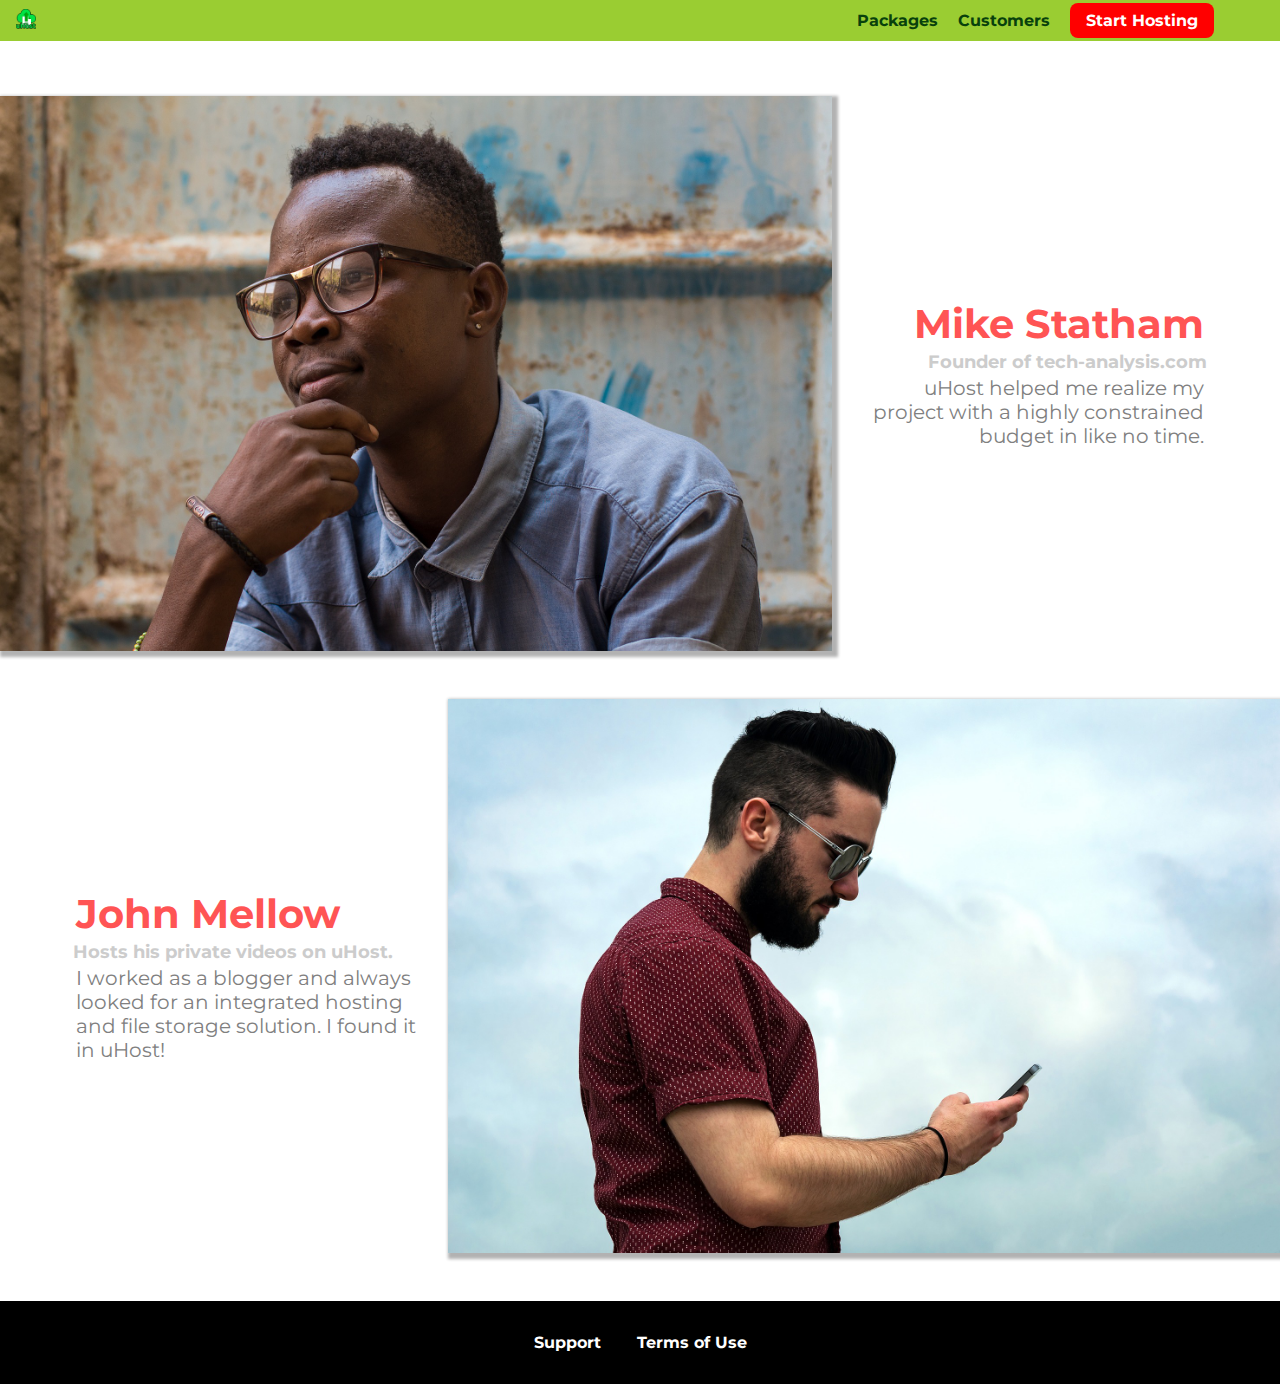
==== customers/index.html @ 19df8c3b "Initial Commit" ====
<!DOCTYPE html>
<html lang="en">

<head>
    <meta charset="UTF-8">
    <meta name="viewport" content="width=device-width, initial-scale=1.0">
    <meta http-equiv="X-UA-Compatible" content="ie=edge">
    <title>uHost Customers</title>
    <link rel="shortcut icon" href="../favicon.png">
    <link href="https://fonts.googleapis.com/css?family=Anton|Montserrat:400,700" rel="stylesheet">
    <link rel="stylesheet" href="../shared.css">
    <link rel="stylesheet" href="customers.css">
</head>

<body>
    <header class="main-header">
        <div>
            <a href="../index.html" class="main-header__brand">
                <img src="../images/uhost-icon.png" alt="uhost-logo">
            </a>
        </div>
        <nav class="main-nav">
            <ul class="main-nav__items">
                <li class="main-nav__item">
                    <a href="../packages/index.html">Packages</a>
                </li>
                <li class="main-nav__item">
                    <a href="../customers/index.html">Customers</a>
                </li>
                <li class="main-nav__item main-nav__item--cta">
                    <a href="">Start Hosting</a>
                </li>
            </ul>
        </nav>
    </header>
    <main>
        <div>
            <div class="testimonial" id="customer-1">
                <div class="testimonial__image-container">
                    <img src="../images/customer-1.jpg" alt="Mike Statham - Customer" class="testimonial__image">
                </div>
                <div class="testimonial__info">
                    <h1 class="testimonial__name">Mike Statham</h1>
                    <h2 class="testimonial__subtitle">Founder of
                        <a href="tech-analysis.com">tech-analysis.com</a>
                    </h2>
                    <p class="testimonial__text">uHost helped me realize my project with a highly constrained budget in like no time.</p>
                </div>
            </div>
            <div class="testimonial" id="customer-2">

                <div class="testimonial__info">
                    <h1 class="testimonial__name">John Mellow</h1>
                    <h2 class="testimonial__subtitle">Hosts his private videos on uHost.
                    </h2>
                    <p class="testimonial__text">I worked as a blogger and always looked for an integrated hosting and file storage solution. I found
                        it in uHost!
                    </p>
                </div>
                <div class="testimonial__image-container">
                    <img src="../images/customer-2.jpg" alt="John Mellow - Customer" class="testimonial__image">
                </div>
            </div>
        </div>
    </main>
    <footer class="main-footer">
        <nav>
            <ul class="main-footer__links">
                <li class="main-footer__link">
                    <a href="#">Support</a>
                </li>
                <li class="main-footer__link">
                    <a href="#">Terms of Use</a>
                </li>
            </ul>
        </nav>
    </footer>
</body>

</html>
---- shared.css ----
*{
    box-sizing: border-box;
}

body{
    font-family: 'Montserrat', sans-serif;
    margin: 0;
}


.section-title{
    color: #7fad23;
    font-family: inherit; 
    text-align: center;
    
}

.plan__list{
    width: 80%;
    margin: auto;
    text-align: center;
}

.plan{
    background: #c9efc9;
    text-align: center;
    padding: 16px;
    margin: 8px;
    display: inline-block;
    width: 25%;
    vertical-align: middle;
}

.plan__features{
    list-style: none;
    margin: 0;
    padding: 0; 
}

.plan__feature + .plan__feature{
    margin: 8px 0px;
}

.plan--highlighted{
    background: #01a401;
    color: white;
    box-shadow: 2px 2px 2px 2px rgba(0 , 0, 0, 0.5);
}
 
.plan__annotation{
    background-color: white;
    color: green;
    padding: 5px;
    box-shadow: 2px 2px 2px 2px rgba(0 , 0, 0, 0.5);
    border-radius: 5px;
}

.plan__title{
    color: #015a01;
}

.plan__price{
    color: gray;
}

.plan--highlighted .plan__title{
    color: white;
}

.plan--highlighted .plan__price{
    color: #015a01;
}

.button{
    background-color: #015a01;
    color: white;
    font: inherit;
    font-weight: bold;
    border: 3px solid #015a01;
    padding: 8px;
    border-radius: 8px;
    cursor: pointer;
}

.button:hover, .button:active{
    background-color: white;
    color: #015a01;
}

.button:focus{
    outline: none;
} 

#product-overview h1{
    color: white;
    font-family: 'Anton', sans-serif;
}

h1 ~ p{
    color: gray;
}

.main-header {
    width: 100%;
    position: fixed;
    top: 0;
    left: 0;
    background-color: yellowgreen;
    padding: 8px 16px;
    z-index: 11;
}

.main-nav__item{
    display: inline-block;
}

.main-nav__item + .main-nav__item{
    margin-left: 16px;
}

.main-nav__item a{
    color: rgb(8, 65, 12);
    text-decoration: none;
    font-weight:  bold;
    padding: 3px 0;
}

/* .main-nav__item a::after{
    content: " (Link)";
    color: red;
} */

.main-nav__item a:hover, 
.main-nav__item a:active{
    color: white;
    border-bottom: 5px solid white;
}

.main-nav__item--cta a{
    color: white;
    background-color: red;
    padding: 8px 16px;
    border-radius: 8px;
}

.main-nav__item--cta a:hover,
.main-nav__item--cta a:active{ 
    color: red;
    background: white;
    border: none;
}

.main-header > div{
    display: inline-block;
    vertical-align: middle;
}

.main-nav{
    display: inline-block;
    text-align: right;
    width: calc(100% - 74px);
    vertical-align: middle;
}

.main-nav__items{
    margin: 0px;
    padding: 0px;
}

.main-header__brand{
    color: rgb(8, 65, 12);
    text-decoration: none;
    font-weight: bold;
    font-size: 22px;
    width: 19.5px;
    height: 19.5px;
    display: inline-block;
}

.main-header__brand img{
    width: 100%;
    /* height: 100%; */
}

.main-footer{
    background-color: black;
    color: white;
    padding: 32px;
    margin-top: 48px;
}

.main-footer__links{
    list-style: none;
    margin: 0;
    padding: 0;
    text-align: center;
}

.main-footer__link{
    display: inline-block;
}

.main-footer__link a{
    font-weight: bold;
    color: inherit;
    margin: 0 16px;
    text-decoration: none;
}

.main-footer__link a:hover,
.main-footer__link a:active{
    color: #ccc;
}

/* p::first-letter{
    color: red;
    font-size: 20px;
} */

/* h1{
    font-family: sans-serif;
} */
---- customers/customers.css ----
.testimonial {
    font-size: 20px;
    margin: 48px 0;
  }
  
  .testimonial__list {
    width: 80%;
    margin: auto;
  }
  
  .testimonial:first-of-type {
    margin-top: 96px;
  }
  
  .testimonial__image-container{
    width: 65%;
    display: inline-block;
    vertical-align: middle;
    box-shadow: 3px 3px 3px 3px rgba( 0, 0, 0, 0.3);
  }

  .testimonial__image{
    width: 100%;
    vertical-align: top;
  }
  
  .testimonial__info {
    text-align: right;
    padding: 14px;
    display: inline-block;
    vertical-align: middle;
    width: 30%;
  }
  
  #customer-2.testimonial {
    text-align: right;
  }
  
  #customer-2 .testimonial__info {
    text-align: left;
  }
  
  .testimonial__name {
    margin: 3px;
    color: #ff5454;
  }
  
  .testimonial__subtitle {
    margin: 0;
    font-size: 18px;
    color: #ccc;
  }
  
  .testimonial__subtitle a {
    color: inherit;
    text-decoration: none;
  }
  
  .testimonial__subtitle a:hover,
  .testimonial__subtitle a:active {
    color: #7a7a7a;
  }
  
  .testimonial__text {
    margin: 3px;
  }
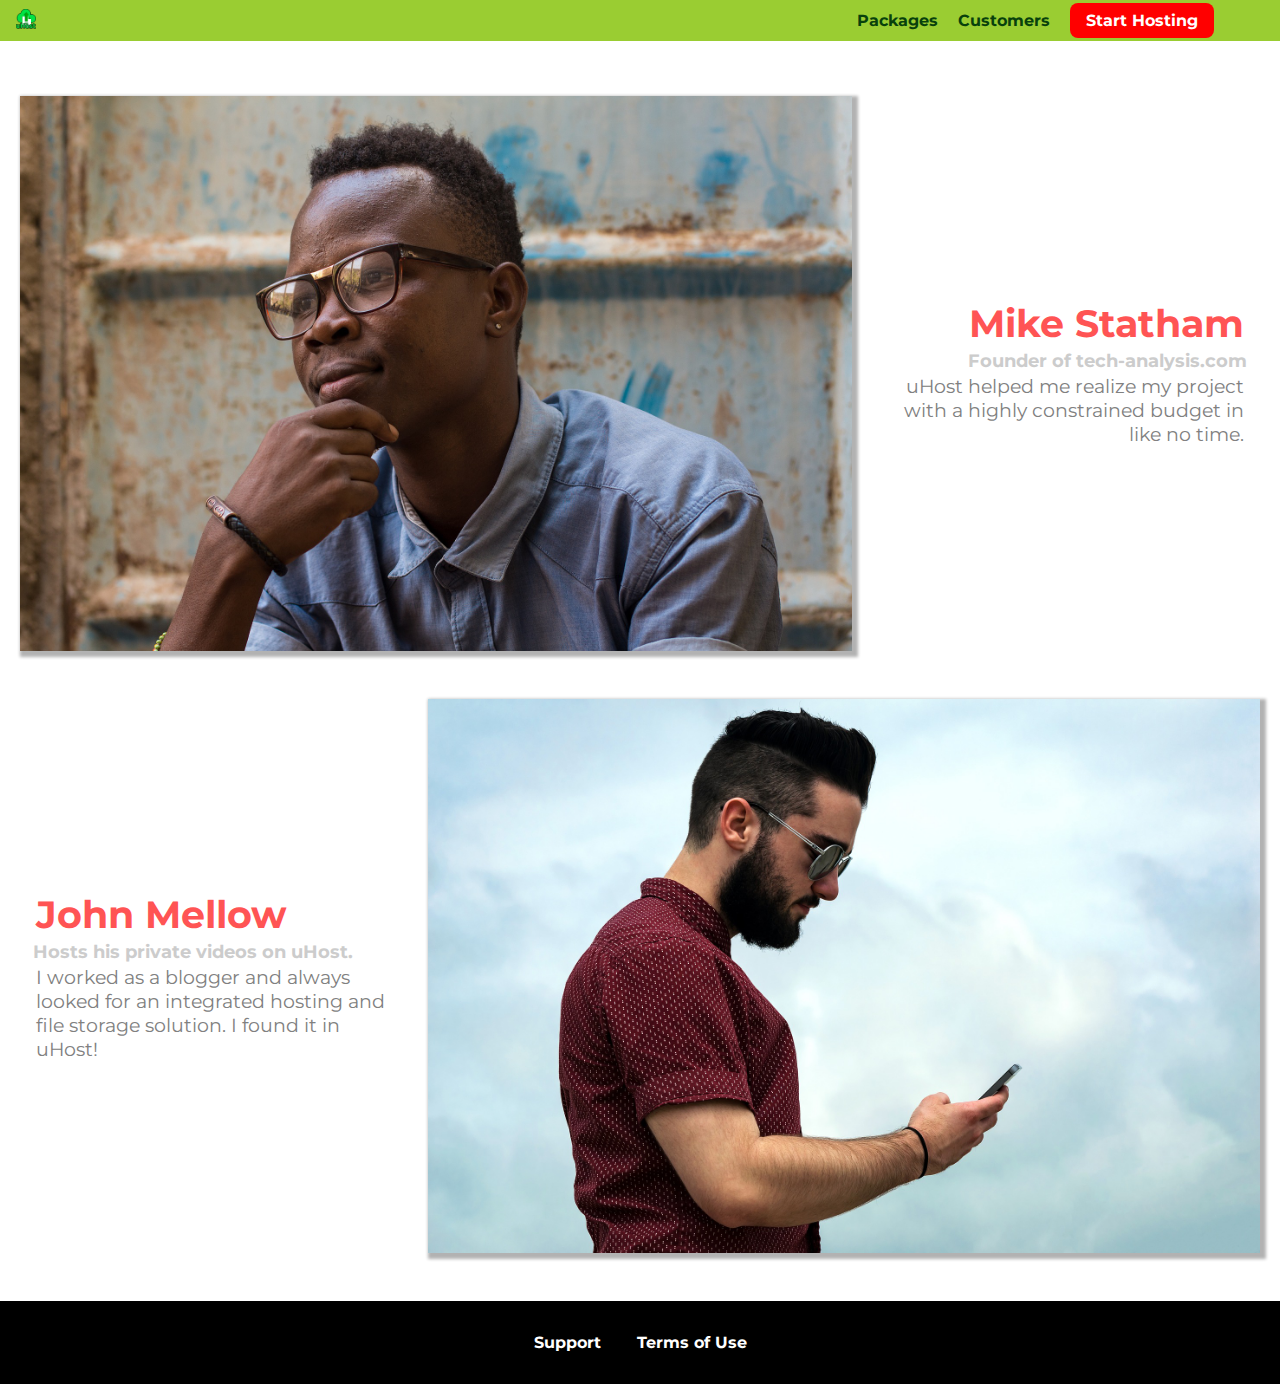
==== commit 5cc6f95b: "Improved responsiveness" ====
--- a/customers/index.html
+++ b/customers/index.html
@@ -13,6 +13,7 @@
 </head>
 
 <body>
+    <div class="backdrop"></div>
     <header class="main-header">
         <div>
             <a href="../index.html" class="main-header__brand">
--- a/shared.css
+++ b/shared.css
@@ -1,12 +1,29 @@
 *{
     box-sizing: border-box;
+}
+
+html{
+    height: 100%;
 }
 
 body{
     font-family: 'Montserrat', sans-serif;
     margin: 0;
-}
-
+    height: 100%;
+}
+
+.backdrop{
+
+    display: none;
+
+    position: fixed;
+    z-index: 100;
+    width: 100%;
+    height: 100%;
+    top: 5%;
+    left: 0;
+    background-color: rgba(0 , 0, 0, 0.5);
+}
 
 .section-title{
     color: #7fad23;
--- a/customers/customers.css
+++ b/customers/customers.css
@@ -1,5 +1,5 @@
 .testimonial {
-    font-size: 20px;
+    font-size: 1.2em;
     margin: 48px 0;
   }
   
@@ -14,6 +14,9 @@
   
   .testimonial__image-container{
     width: 65%;
+    max-width: 1000px;
+    min-width: 400px;
+    margin: 0 20px;
     display: inline-block;
     vertical-align: middle;
     box-shadow: 3px 3px 3px 3px rgba( 0, 0, 0, 0.3);
@@ -43,11 +46,12 @@
   .testimonial__name {
     margin: 3px;
     color: #ff5454;
+    font-size: 2em;
   }
   
   .testimonial__subtitle {
     margin: 0;
-    font-size: 18px;
+    font-size: 1.1rem;
     color: #ccc;
   }
   
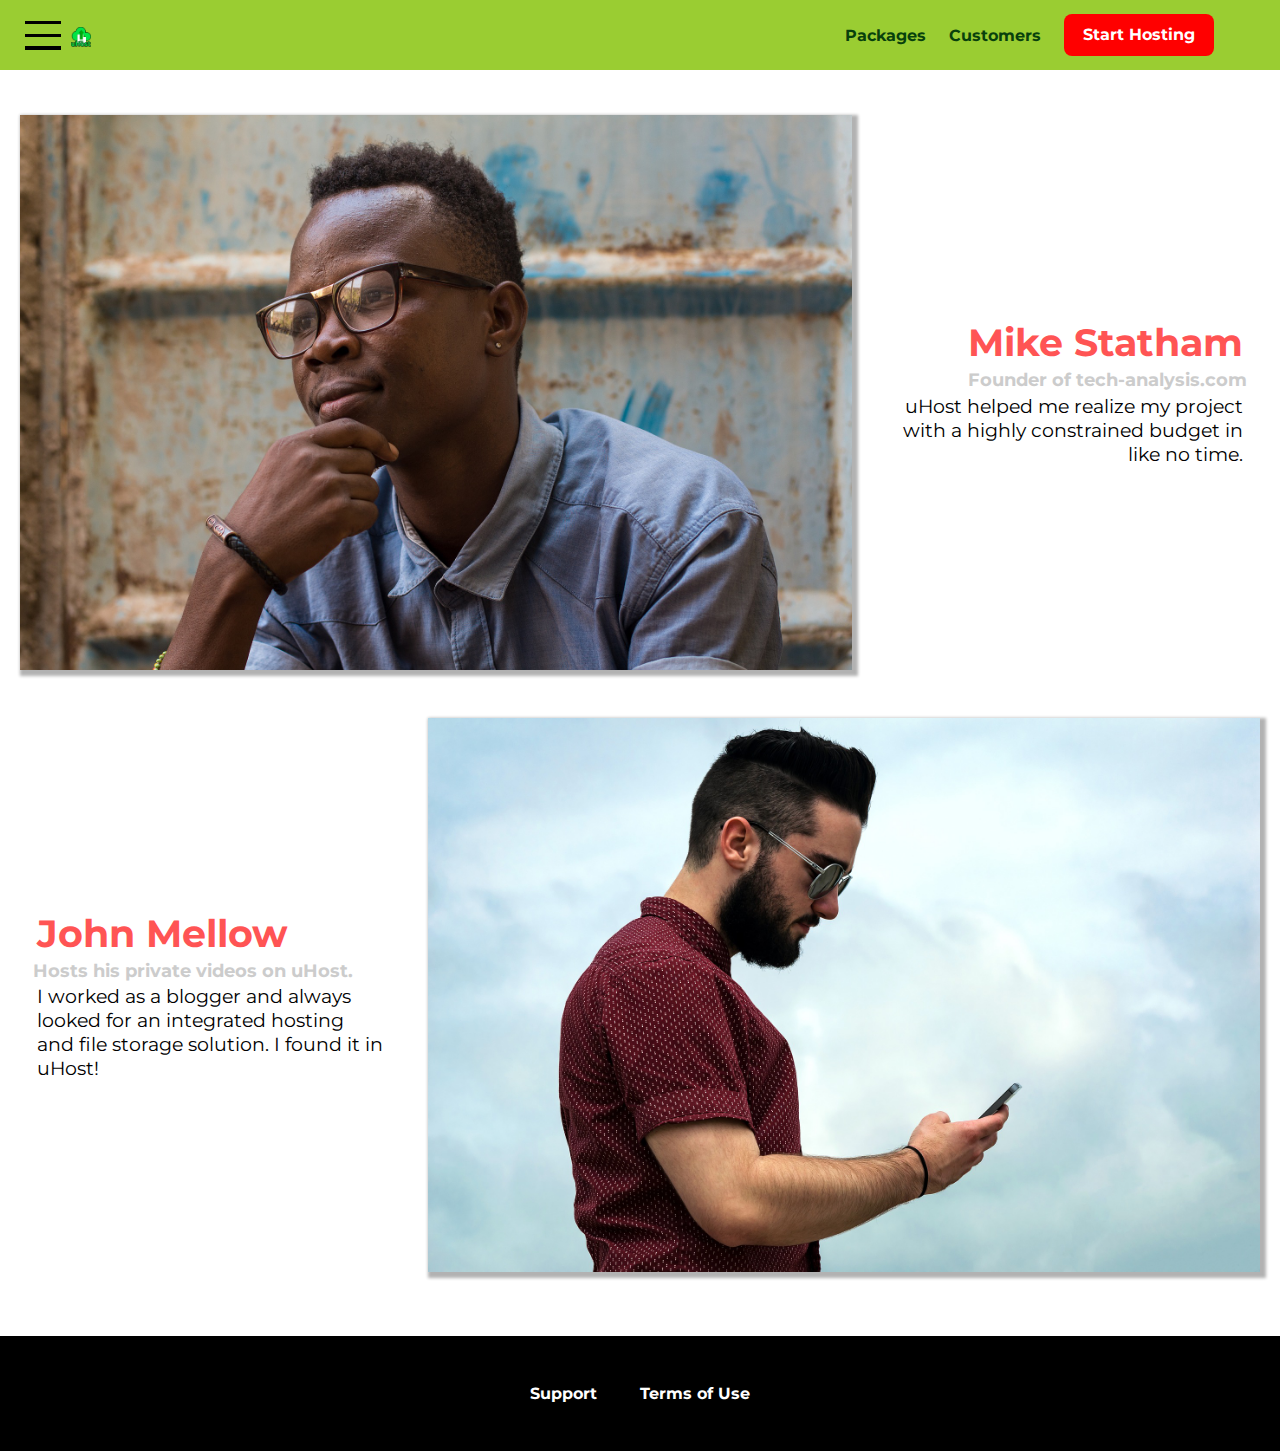
==== commit c7dea8f7: "JavaScript implementation" ====
--- a/customers/index.html
+++ b/customers/index.html
@@ -15,6 +15,11 @@
 <body>
     <div class="backdrop"></div>
     <header class="main-header">
+        <button class="toggle-button">
+            <span class="toggle-button__bar"></span>
+            <span class="toggle-button__bar"></span>
+            <span class="toggle-button__bar"></span>
+        </button>
         <div>
             <a href="../index.html" class="main-header__brand">
                 <img src="../images/uhost-icon.png" alt="uhost-logo">
@@ -34,6 +39,19 @@
             </ul>
         </nav>
     </header>
+    <nav class="mobile-nav">
+        <ul class="mobile-nav__items">
+            <li class="mobile-nav__item">
+                <a href="packages/index.html">Packages</a>
+            </li>
+            <li class="mobile-nav__item">
+                <a href="customers/index.html">Customers</a>
+            </li>
+            <li class="mobile-nav__item mobile-nav__item--cta">
+                <a href="start-hosting/index.html">Start Hosting</a>
+            </li>
+        </ul>
+    </nav>x
     <main>
         <div>
             <div class="testimonial" id="customer-1">
--- a/shared.css
+++ b/shared.css
@@ -18,112 +18,20 @@
 
     position: fixed;
     z-index: 100;
-    width: 100%;
-    height: 100%;
-    top: 5%;
+    width: 100vw;
+    height: 100vh;
+    top: 0;
     left: 0;
     background-color: rgba(0 , 0, 0, 0.5);
 }
 
-.section-title{
-    color: #7fad23;
-    font-family: inherit; 
-    text-align: center;
-    
-}
-
-.plan__list{
-    width: 80%;
-    margin: auto;
-    text-align: center;
-}
-
-.plan{
-    background: #c9efc9;
-    text-align: center;
-    padding: 16px;
-    margin: 8px;
-    display: inline-block;
-    width: 25%;
-    vertical-align: middle;
-}
-
-.plan__features{
-    list-style: none;
-    margin: 0;
-    padding: 0; 
-}
-
-.plan__feature + .plan__feature{
-    margin: 8px 0px;
-}
-
-.plan--highlighted{
-    background: #01a401;
-    color: white;
-    box-shadow: 2px 2px 2px 2px rgba(0 , 0, 0, 0.5);
-}
- 
-.plan__annotation{
-    background-color: white;
-    color: green;
-    padding: 5px;
-    box-shadow: 2px 2px 2px 2px rgba(0 , 0, 0, 0.5);
-    border-radius: 5px;
-}
-
-.plan__title{
-    color: #015a01;
-}
-
-.plan__price{
-    color: gray;
-}
-
-.plan--highlighted .plan__title{
-    color: white;
-}
-
-.plan--highlighted .plan__price{
-    color: #015a01;
-}
-
-.button{
-    background-color: #015a01;
-    color: white;
-    font: inherit;
-    font-weight: bold;
-    border: 3px solid #015a01;
-    padding: 8px;
-    border-radius: 8px;
-    cursor: pointer;
-}
-
-.button:hover, .button:active{
-    background-color: white;
-    color: #015a01;
-}
-
-.button:focus{
-    outline: none;
-} 
-
-#product-overview h1{
-    color: white;
-    font-family: 'Anton', sans-serif;
-}
-
-h1 ~ p{
-    color: gray;
-}
-
 .main-header {
-    width: 100%;
+    width: 100vw;
     position: fixed;
     top: 0;
     left: 0;
     background-color: yellowgreen;
-    padding: 8px 16px;
+    padding: 0.7rem 1.2rem;
     z-index: 11;
 }
 
@@ -132,14 +40,15 @@
 }
 
 .main-nav__item + .main-nav__item{
-    margin-left: 16px;
-}
-
-.main-nav__item a{
+    margin-left: 1.2rem;
+}
+
+.main-nav__item a,
+.mobile-nav__item a{
     color: rgb(8, 65, 12);
     text-decoration: none;
     font-weight:  bold;
-    padding: 3px 0;
+    padding: 0.3rem 0;
 }
 
 /* .main-nav__item a::after{
@@ -153,18 +62,21 @@
     border-bottom: 5px solid white;
 }
 
-.main-nav__item--cta a{
+.main-nav__item--cta a,
+.mobile-nav__item--cta a{
     color: white;
     background-color: red;
-    padding: 8px 16px;
+    padding: 0.7rem 1.2rem;
     border-radius: 8px;
 }
 
 .main-nav__item--cta a:hover,
-.main-nav__item--cta a:active{ 
+.main-nav__item--cta a:active,
+.mobile-nav__item--cta a:hover,
+.mobile-nav__item--cta a:active{ 
     color: red;
     background: white;
-    border: none;
+    border: 1px solid red;
 }
 
 .main-header > div{
@@ -175,7 +87,7 @@
 .main-nav{
     display: inline-block;
     text-align: right;
-    width: calc(100% - 74px);
+    width: calc(100% - 122px);
     vertical-align: middle;
 }
 
@@ -192,6 +104,7 @@
     width: 19.5px;
     height: 19.5px;
     display: inline-block;
+    vertical-align: middle;
 }
 
 .main-header__brand img{
@@ -199,11 +112,62 @@
     /* height: 100%; */
 }
 
+.mobile-nav {
+    display: none;
+    position: fixed;
+    z-index: 101;
+    top: 0;
+    left: 0;
+    background: white;
+    width: 30%;
+    height: 100vh;
+  }
+  
+  .mobile-nav__items {
+    width: 90%;
+    height: 100%;
+    list-style: none;
+    margin: 10% auto;
+    padding: 0;
+    text-align: center;
+  }
+  
+  .mobile-nav__item {
+    margin: 1rem 0;
+  }
+  
+  .mobile-nav__item a {
+    font-size: 1.5rem;
+  }
+
+.toggle-button {
+    width: 3rem;
+    background: transparent;
+    border: none;
+    cursor: pointer;
+    padding-top: 0;
+    padding-bottom: 0;
+    vertical-align: middle;
+  }
+  
+  .toggle-button:focus {
+    outline: none;
+  }
+  
+  .toggle-button__bar {
+    width: 100%;
+    height: 0.2rem;
+    background: black;
+    display: block;
+    margin: 0.6rem 0;
+  }
+  
+
 .main-footer{
     background-color: black;
     color: white;
-    padding: 32px;
-    margin-top: 48px;
+    padding: 3rem;
+    margin-top: 4rem;
 }
 
 .main-footer__links{
@@ -220,7 +184,7 @@
 .main-footer__link a{
     font-weight: bold;
     color: inherit;
-    margin: 0 16px;
+    margin: 0 1.2rem;
     text-decoration: none;
 }
 
--- a/customers/customers.css
+++ b/customers/customers.css
@@ -1,6 +1,6 @@
 .testimonial {
     font-size: 1.2em;
-    margin: 48px 0;
+    margin: 3rem 0;
   }
   
   .testimonial__list {
@@ -29,7 +29,7 @@
   
   .testimonial__info {
     text-align: right;
-    padding: 14px;
+    padding: 0.9rem;
     display: inline-block;
     vertical-align: middle;
     width: 30%;
@@ -44,7 +44,7 @@
   }
   
   .testimonial__name {
-    margin: 3px;
+    margin: 0.2rem;
     color: #ff5454;
     font-size: 2em;
   }
@@ -66,7 +66,7 @@
   }
   
   .testimonial__text {
-    margin: 3px;
+    margin: 0.2rem;
   }
   
   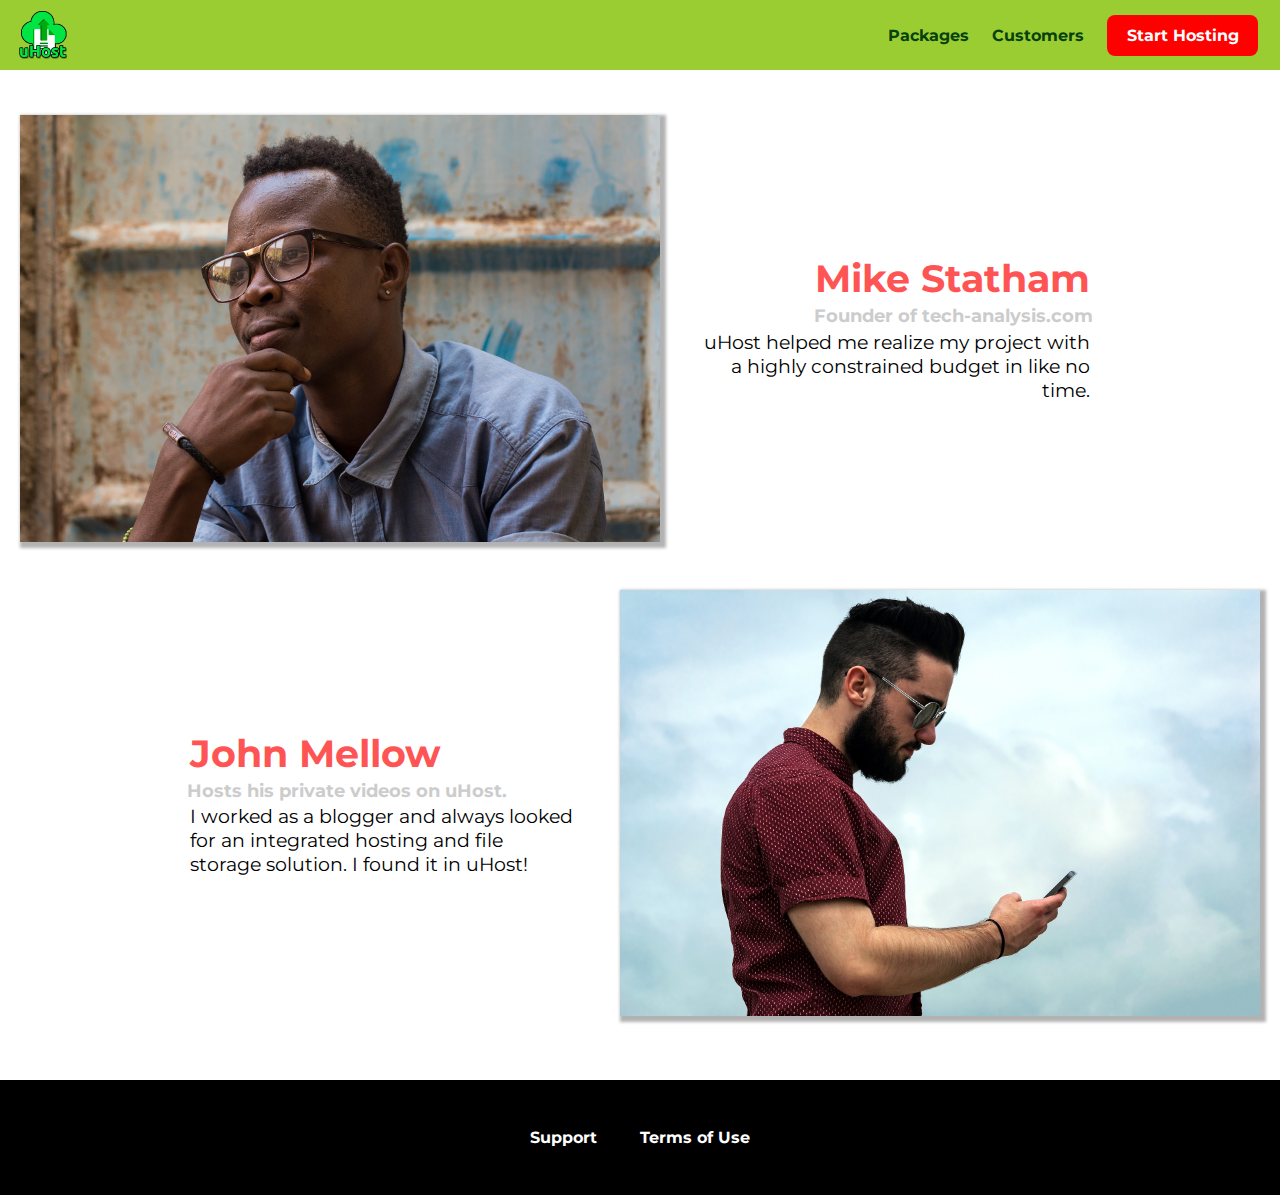
==== commit 8928f9e0: "Improved responsiveness" ====
--- a/customers/index.html
+++ b/customers/index.html
@@ -6,7 +6,7 @@
     <meta name="viewport" content="width=device-width, initial-scale=1.0">
     <meta http-equiv="X-UA-Compatible" content="ie=edge">
     <title>uHost Customers</title>
-    <link rel="shortcut icon" href="../favicon.png">
+    <!-- <link rel="shortcut icon" href="../favicon.png"> -->
     <link href="https://fonts.googleapis.com/css?family=Anton|Montserrat:400,700" rel="stylesheet">
     <link rel="stylesheet" href="../shared.css">
     <link rel="stylesheet" href="customers.css">
@@ -94,6 +94,7 @@
             </ul>
         </nav>
     </footer>
+    <script src="../shared.js"></script>
 </body>
 
 </html>--- a/shared.css
+++ b/shared.css
@@ -3,13 +3,13 @@
 }
 
 html{
-    height: 100%;
+    height: 100vh;
 }
 
 body{
     font-family: 'Montserrat', sans-serif;
     margin: 0;
-    height: 100%;
+    height: 100vh;
 }
 
 .backdrop{
@@ -20,8 +20,8 @@
     z-index: 100;
     width: 100vw;
     height: 100vh;
-    top: 0;
-    left: 0;
+    top: 0%;
+    left: 0%;
     background-color: rgba(0 , 0, 0, 0.5);
 }
 
@@ -85,9 +85,9 @@
 }
 
 .main-nav{
-    display: inline-block;
+    display: none;
     text-align: right;
-    width: calc(100% - 122px);
+    width: calc(100% - 55px);
     vertical-align: middle;
 }
 
@@ -101,15 +101,17 @@
     text-decoration: none;
     font-weight: bold;
     font-size: 22px;
-    width: 19.5px;
-    height: 19.5px;
+    width: 48px;
+    height: 48px;
     display: inline-block;
     vertical-align: middle;
 }
 
 .main-header__brand img{
-    width: 100%;
-    /* height: 100%; */
+    display: none;
+    width: 48px;
+    height: 48px;
+    vertical-align: middle;
 }
 
 .mobile-nav {
@@ -119,7 +121,7 @@
     top: 0;
     left: 0;
     background: white;
-    width: 30%;
+    width: 50vw;
     height: 100vh;
   }
   
@@ -162,6 +164,19 @@
     margin: 0.6rem 0;
   }
   
+@media (min-width: 40rem){
+    .toggle-button{
+        display: none;
+    }
+
+    .main-header__brand img{
+        display: block;
+    }
+
+    .main-nav{
+        display: inline-block;
+    }
+}
 
 .main-footer{
     background-color: black;
@@ -177,20 +192,32 @@
     text-align: center;
 }
 
-.main-footer__link{
-    display: inline-block;
-}
 
 .main-footer__link a{
     font-weight: bold;
     color: inherit;
-    margin: 0 1.2rem;
+    /* margin: 4rem; */
     text-decoration: none;
 }
+
 
 .main-footer__link a:hover,
 .main-footer__link a:active{
     color: #ccc;
+}
+
+@media (min-width: 40rem){
+    .main-footer__link{
+        display: inline-block;
+    }
+
+    .main-footer__link a{
+        margin: 0 1.2rem;
+    }
+}
+
+.open{
+    display: block !important;
 }
 
 /* p::first-letter{
--- a/customers/customers.css
+++ b/customers/customers.css
@@ -1,25 +1,18 @@
 .testimonial {
     font-size: 1.2em;
-    margin: 3rem 0;
   }
   
-  .testimonial__list {
-    width: 80%;
-    margin: auto;
-  }
   
   .testimonial:first-of-type {
     margin-top: 96px;
   }
   
   .testimonial__image-container{
-    width: 65%;
-    max-width: 1000px;
-    min-width: 400px;
-    margin: 0 20px;
-    display: inline-block;
+    width: 100%;
+    max-width: 40rem;
+    min-width: 30%;
     vertical-align: middle;
-    box-shadow: 3px 3px 3px 3px rgba( 0, 0, 0, 0.3);
+    
   }
 
   .testimonial__image{
@@ -30,9 +23,7 @@
   .testimonial__info {
     text-align: right;
     padding: 0.9rem;
-    display: inline-block;
-    vertical-align: middle;
-    width: 30%;
+    
   }
   
   #customer-2.testimonial {
@@ -69,4 +60,28 @@
     margin: 0.2rem;
   }
   
+  @media (min-width: 40rem){
+    .testimonial{
+      margin: 3rem auto;
+      max-width: 1500px;
+    }
+
+    .testimonial__list {
+      width: 80%;
+      margin: auto;
+    }
+
+    .testimonial__image-container{
+      display: inline-block;
+      margin: 0 20px;
+      box-shadow: 3px 3px 3px 3px rgba( 0, 0, 0, 0.3);
+      width: 60%;
+    }
+
+    .testimonial__info{
+      display: inline-block;
+      vertical-align: middle;
+      width: 33%;
+    }
+  }
   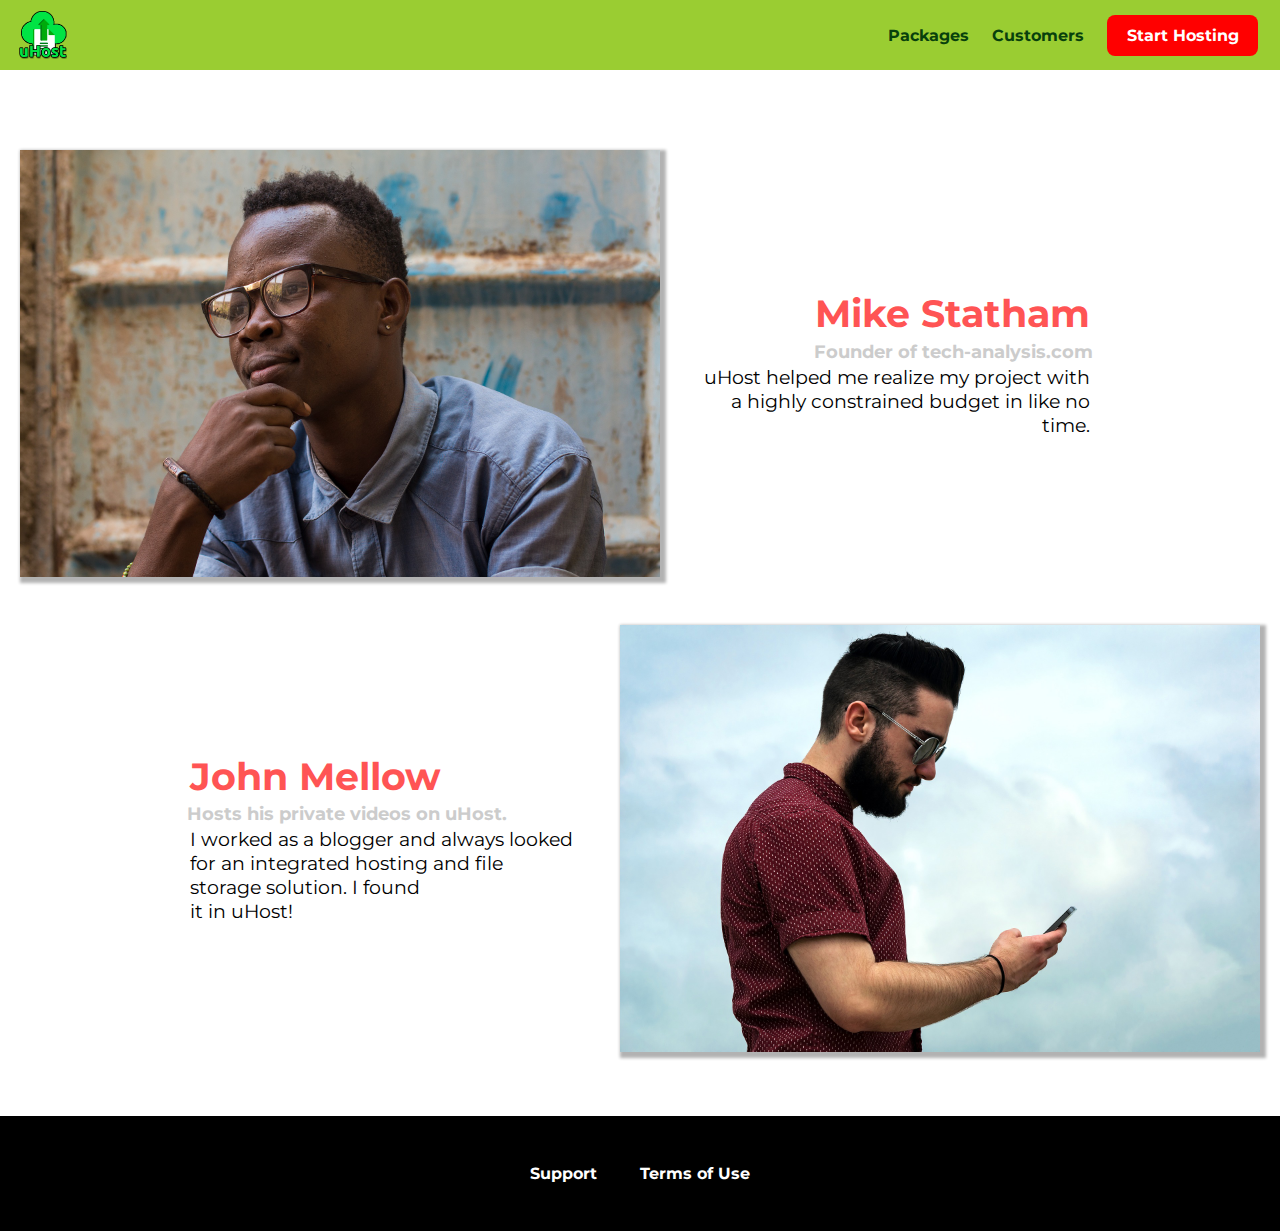
==== commit 747d6c16: "Font improvement" ====
--- a/customers/index.html
+++ b/customers/index.html
@@ -6,8 +6,8 @@
     <meta name="viewport" content="width=device-width, initial-scale=1.0">
     <meta http-equiv="X-UA-Compatible" content="ie=edge">
     <title>uHost Customers</title>
-    <!-- <link rel="shortcut icon" href="../favicon.png"> -->
-    <link href="https://fonts.googleapis.com/css?family=Anton|Montserrat:400,700" rel="stylesheet">
+    <link rel="shortcut icon" href="../images/favicon.png">
+    <!-- <link href="https://fonts.googleapis.com/css?family=Anton|Montserrat:400,700" rel="stylesheet"> -->
     <link rel="stylesheet" href="../shared.css">
     <link rel="stylesheet" href="customers.css">
 </head>
@@ -34,7 +34,7 @@
                     <a href="../customers/index.html">Customers</a>
                 </li>
                 <li class="main-nav__item main-nav__item--cta">
-                    <a href="">Start Hosting</a>
+                    <a href="../start-hosting/index.html">Start Hosting</a>
                 </li>
             </ul>
         </nav>
@@ -42,13 +42,16 @@
     <nav class="mobile-nav">
         <ul class="mobile-nav__items">
             <li class="mobile-nav__item">
-                <a href="packages/index.html">Packages</a>
+                <a href="index.html">Home</a>
             </li>
             <li class="mobile-nav__item">
-                <a href="customers/index.html">Customers</a>
+                <a href="../packages/index.html">Packages</a>
+            </li>
+            <li class="mobile-nav__item">
+                <a href="../customers/index.html">Customers</a>
             </li>
             <li class="mobile-nav__item mobile-nav__item--cta">
-                <a href="start-hosting/index.html">Start Hosting</a>
+                <a href="../start-hosting/index.html">Start Hosting</a>
             </li>
         </ul>
     </nav>x
--- a/shared.css
+++ b/shared.css
@@ -1,3 +1,8 @@
+@import url('https://fonts.googleapis.com/css2?family=Roboto:ital,wght@0,400;0,900;1,100&display=swap');
+@import url('https://fonts.googleapis.com/css2?family=Anton&display=swap');
+@import url('https://fonts.googleapis.com/css2?family=Montserrat:wght@400;700&display=swap');
+
+
 *{
     box-sizing: border-box;
 }
@@ -10,6 +15,11 @@
     font-family: 'Montserrat', sans-serif;
     margin: 0;
     height: 100vh;
+}
+
+main{
+    min-height: calc(100vh - 3.2rem - 8rem);
+    margin-top: 3.2rem;
 }
 
 .backdrop{
@@ -56,6 +66,33 @@
     color: red;
 } */
 
+.button{
+    background-color: #015a01;
+    color: white;
+    font: inherit;
+    font-weight: bold;
+    border: 3px solid #015a01;
+    padding: 0.7rem;
+    border-radius: 8px;
+    cursor: pointer;
+}
+
+.button:hover, .button:active{
+    background-color: white;
+    color: #015a01;
+}
+
+.button:focus{
+    outline: none;
+}
+
+.button[disabled]{
+    cursor: not-allowed;
+    border: #a1a1a1;
+    background-color: #ccc;
+    color: #a1a1a1;
+}
+
 .main-nav__item a:hover, 
 .main-nav__item a:active{
     color: white;
--- a/customers/customers.css
+++ b/customers/customers.css
@@ -1,10 +1,14 @@
+main{
+  padding-top: 2.5rem;
+}
+
 .testimonial {
     font-size: 1.2em;
   }
   
   
   .testimonial:first-of-type {
-    margin-top: 96px;
+    margin-top: 2.5rem;
   }
   
   .testimonial__image-container{
@@ -58,6 +62,10 @@
   
   .testimonial__text {
     margin: 0.2rem;
+    white-space: pre-line;
+    /* letter-spacing: 2px; */
+    /* font-stretch: ultra-condensed; */
+    /* font-variant: small-caps; */
   }
   
   @media (min-width: 40rem){
